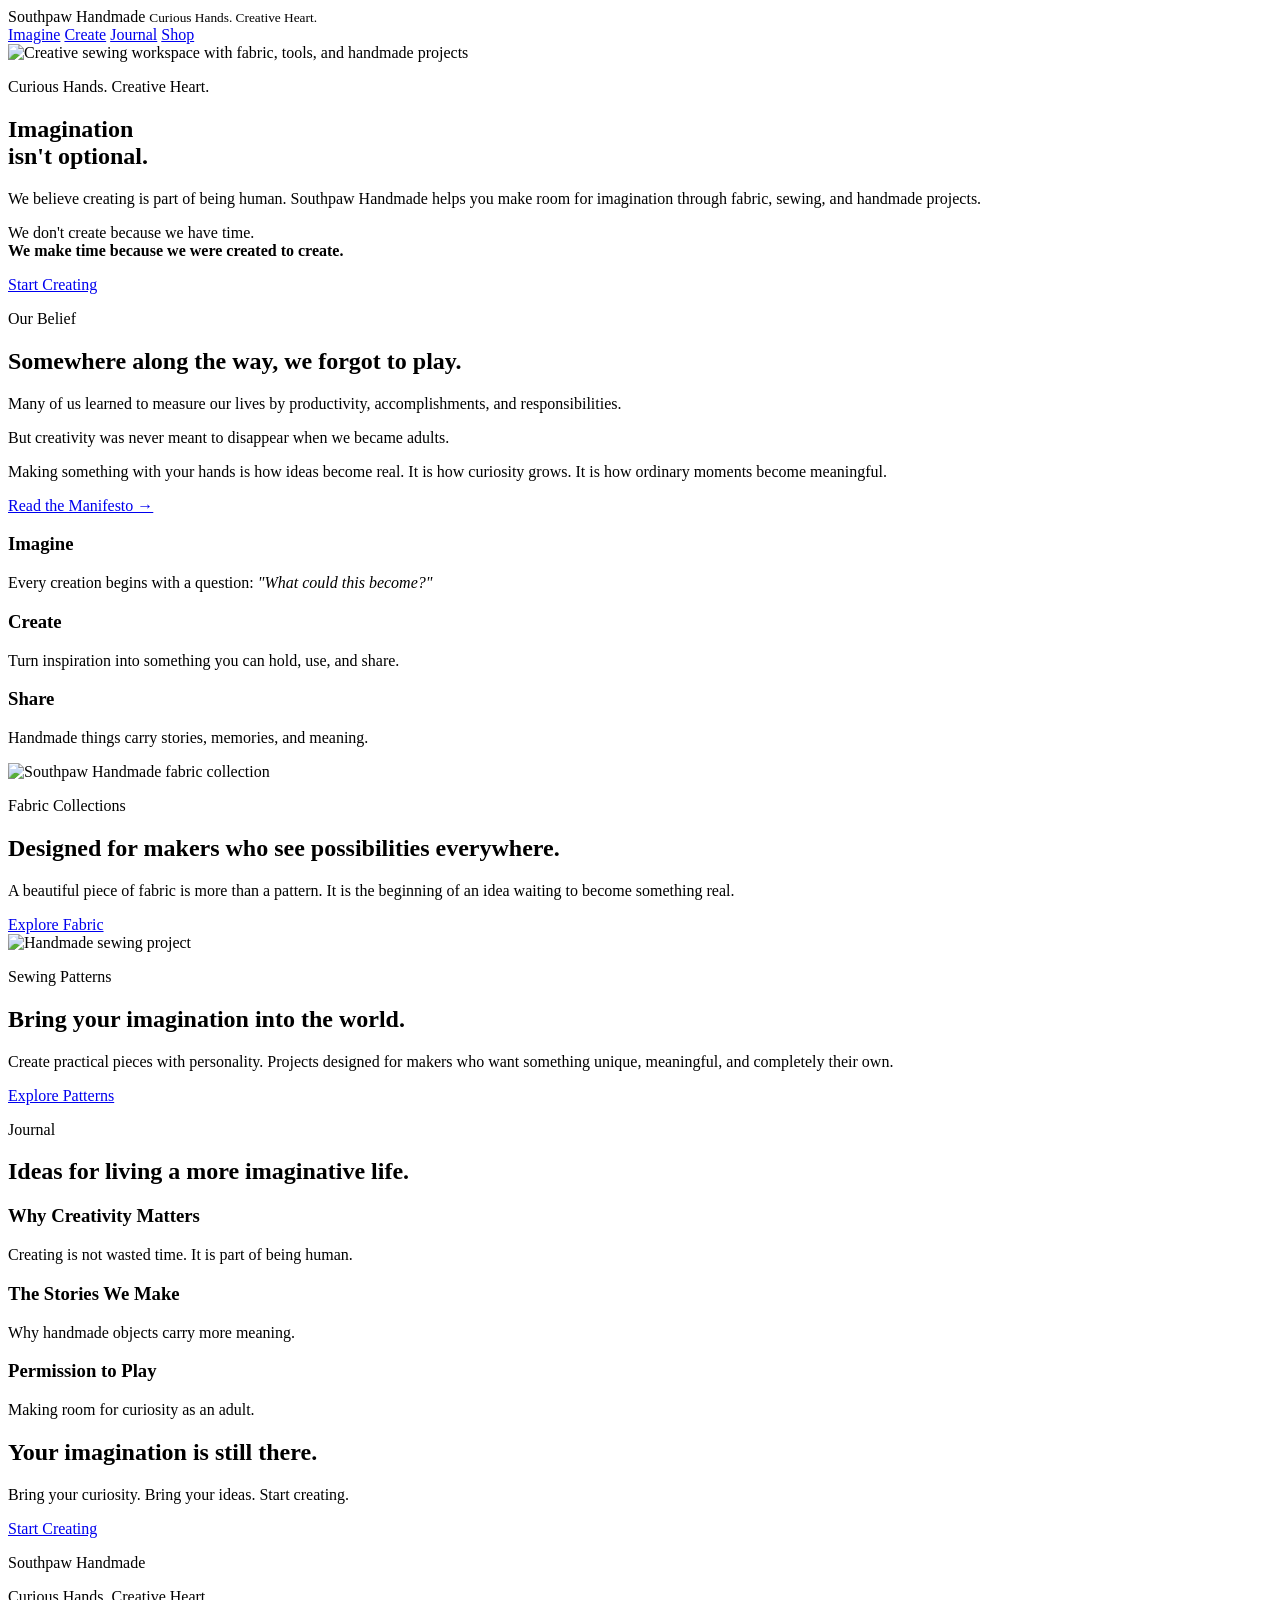
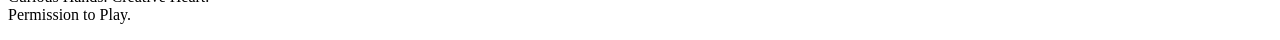
==== index.html @ f64a2c61 "Add initial HTML structure for Southpaw Handmade site" ====
<!DOCTYPE html>
<html lang="en">
<head>
    <meta charset="UTF-8">
    <meta name="viewport" content="width=device-width, initial-scale=1.0">

    <title>Southpaw Handmade | Curious Hands. Creative Heart.</title>

    <meta name="description" content="Southpaw Handmade believes imagination isn't optional. Discover fabric, sewing patterns, and creative inspiration designed to help you make time for creativity.">

    <link rel="stylesheet" href="style.css">

    <!-- Google Fonts -->
    <link rel="preconnect" href="https://fonts.googleapis.com">
    <link rel="preconnect" href="https://fonts.gstatic.com" crossorigin>
    <link href="https://fonts.googleapis.com/css2?family=Cormorant+Garamond:wght@400;500;600;700&family=Source+Sans+3:wght@300;400;500;600&display=swap" rel="stylesheet">

</head>

<body>

<header class="site-header">

    <div class="logo">
        <span>Southpaw Handmade</span>
        <small>Curious Hands. Creative Heart.</small>
    </div>

    <nav>
        <a href="#imagine">Imagine</a>
        <a href="#create">Create</a>
        <a href="#journal">Journal</a>
        <a href="#shop">Shop</a>
    </nav>

</header>


<main>


<!-- HERO -->

<section class="hero">

    <div class="hero-image">
        <img src="images/hero-workspace.jpg" 
        alt="Creative sewing workspace with fabric, tools, and handmade projects">
    </div>


    <div class="hero-content">

        <p class="eyebrow">
            Curious Hands. Creative Heart.
        </p>


        <h1>
            Imagination<br>
            isn't optional.
        </h1>


        <p class="hero-text">
            We believe creating is part of being human.
            Southpaw Handmade helps you make room for imagination through fabric,
            sewing, and handmade projects.
        </p>


        <p class="signature">
            We don't create because we have time.
            <br>
            <strong>We make time because we were created to create.</strong>
        </p>


        <a class="button" href="#create">
            Start Creating
        </a>

    </div>

</section>




<!-- MANIFESTO -->

<section class="manifesto" id="imagine">

    <div class="section-heading">

        <p class="eyebrow">
            Our Belief
        </p>

        <h2>
            Somewhere along the way,
            we forgot to play.
        </h2>

    </div>


    <div class="manifesto-text">

        <p>
            Many of us learned to measure our lives by productivity,
            accomplishments, and responsibilities.
        </p>

        <p>
            But creativity was never meant to disappear when we became adults.
        </p>

        <p>
            Making something with your hands is how ideas become real.
            It is how curiosity grows.
            It is how ordinary moments become meaningful.
        </p>


        <a class="text-link" href="#">
            Read the Manifesto →
        </a>

    </div>

</section>




<!-- THREE PILLARS -->

<section class="pillars" id="create">


<article class="pillar">

    <h3>Imagine</h3>

    <p>
        Every creation begins with a question:
        <em>"What could this become?"</em>
    </p>

</article>


<article class="pillar">

    <h3>Create</h3>

    <p>
        Turn inspiration into something you can hold,
        use, and share.
    </p>

</article>


<article class="pillar">

    <h3>Share</h3>

    <p>
        Handmade things carry stories,
        memories, and meaning.
    </p>

</article>


</section>




<!-- FABRIC -->

<section class="feature" id="shop">


<div class="feature-image">

<img src="images/fabric-collection.jpg"
alt="Southpaw Handmade fabric collection">

</div>


<div class="feature-content">

<p class="eyebrow">
Fabric Collections
</p>


<h2>
Designed for makers who see possibilities everywhere.
</h2>


<p>
A beautiful piece of fabric is more than a pattern.
It is the beginning of an idea waiting to become something real.
</p>


<a class="button" href="#">
Explore Fabric
</a>


</div>


</section>





<!-- PATTERNS -->


<section class="feature reverse">


<div class="feature-image">

<img src="images/sewing-pattern.jpg"
alt="Handmade sewing project">

</div>


<div class="feature-content">

<p class="eyebrow">
Sewing Patterns
</p>


<h2>
Bring your imagination into the world.
</h2>


<p>
Create practical pieces with personality.
Projects designed for makers who want something unique,
meaningful, and completely their own.
</p>


<a class="button" href="#">
Explore Patterns
</a>


</div>


</section>






<!-- JOURNAL -->


<section class="journal" id="journal">

<p class="eyebrow">
Journal
</p>


<h2>
Ideas for living a more imaginative life.
</h2>


<div class="journal-grid">


<article>
<h3>
Why Creativity Matters
</h3>
<p>
Creating is not wasted time.
It is part of being human.
</p>
</article>


<article>
<h3>
The Stories We Make
</h3>
<p>
Why handmade objects carry more meaning.
</p>
</article>


<article>
<h3>
Permission to Play
</h3>
<p>
Making room for curiosity as an adult.
</p>
</article>


</div>

</section>





<!-- FINAL CTA -->


<section class="cta">

<h2>
Your imagination is still there.
</h2>


<p>
Bring your curiosity.
Bring your ideas.
Start creating.
</p>


<a class="button" href="#">
Start Creating
</a>


</section>


</main>




<footer>

<p>
Southpaw Handmade
</p>

<p>
Curious Hands. Creative Heart.
<br>
Permission to Play.
</p>

</footer>



<script src="script.js"></script>

</body>
</html>
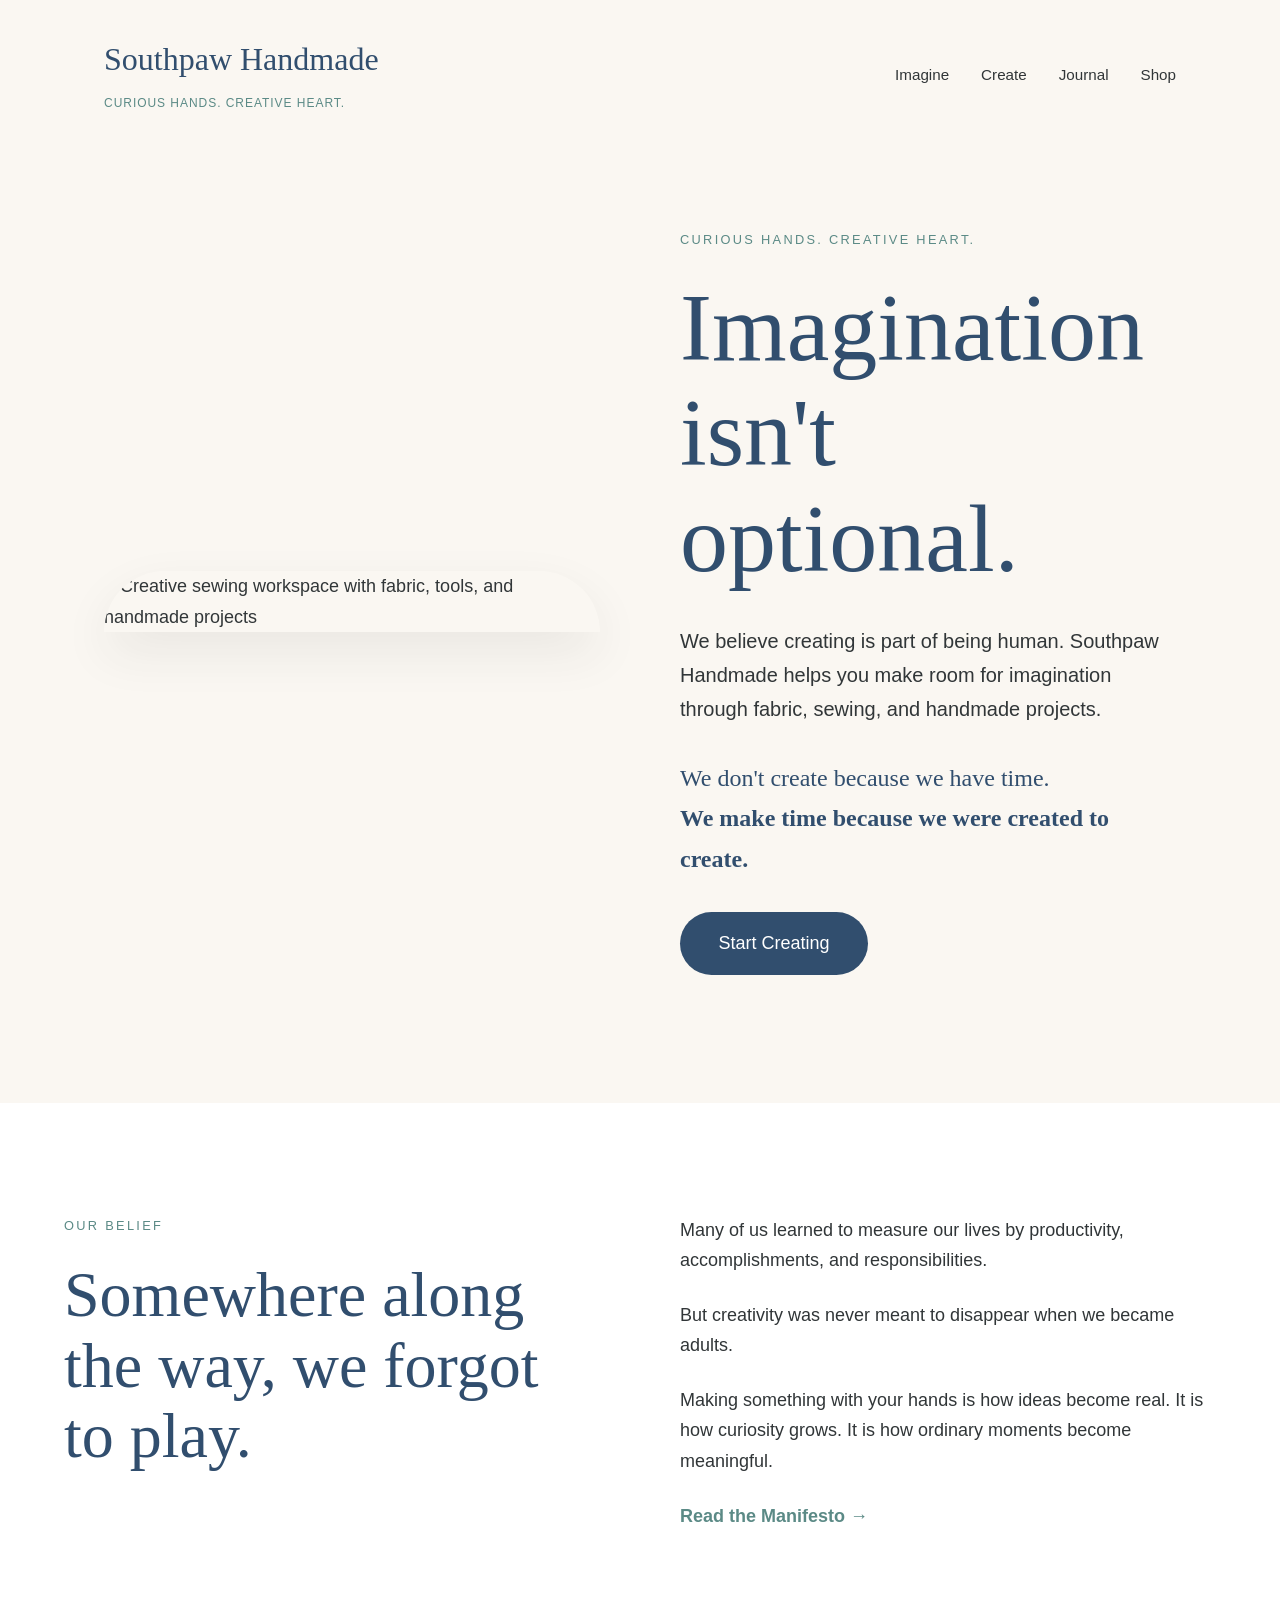
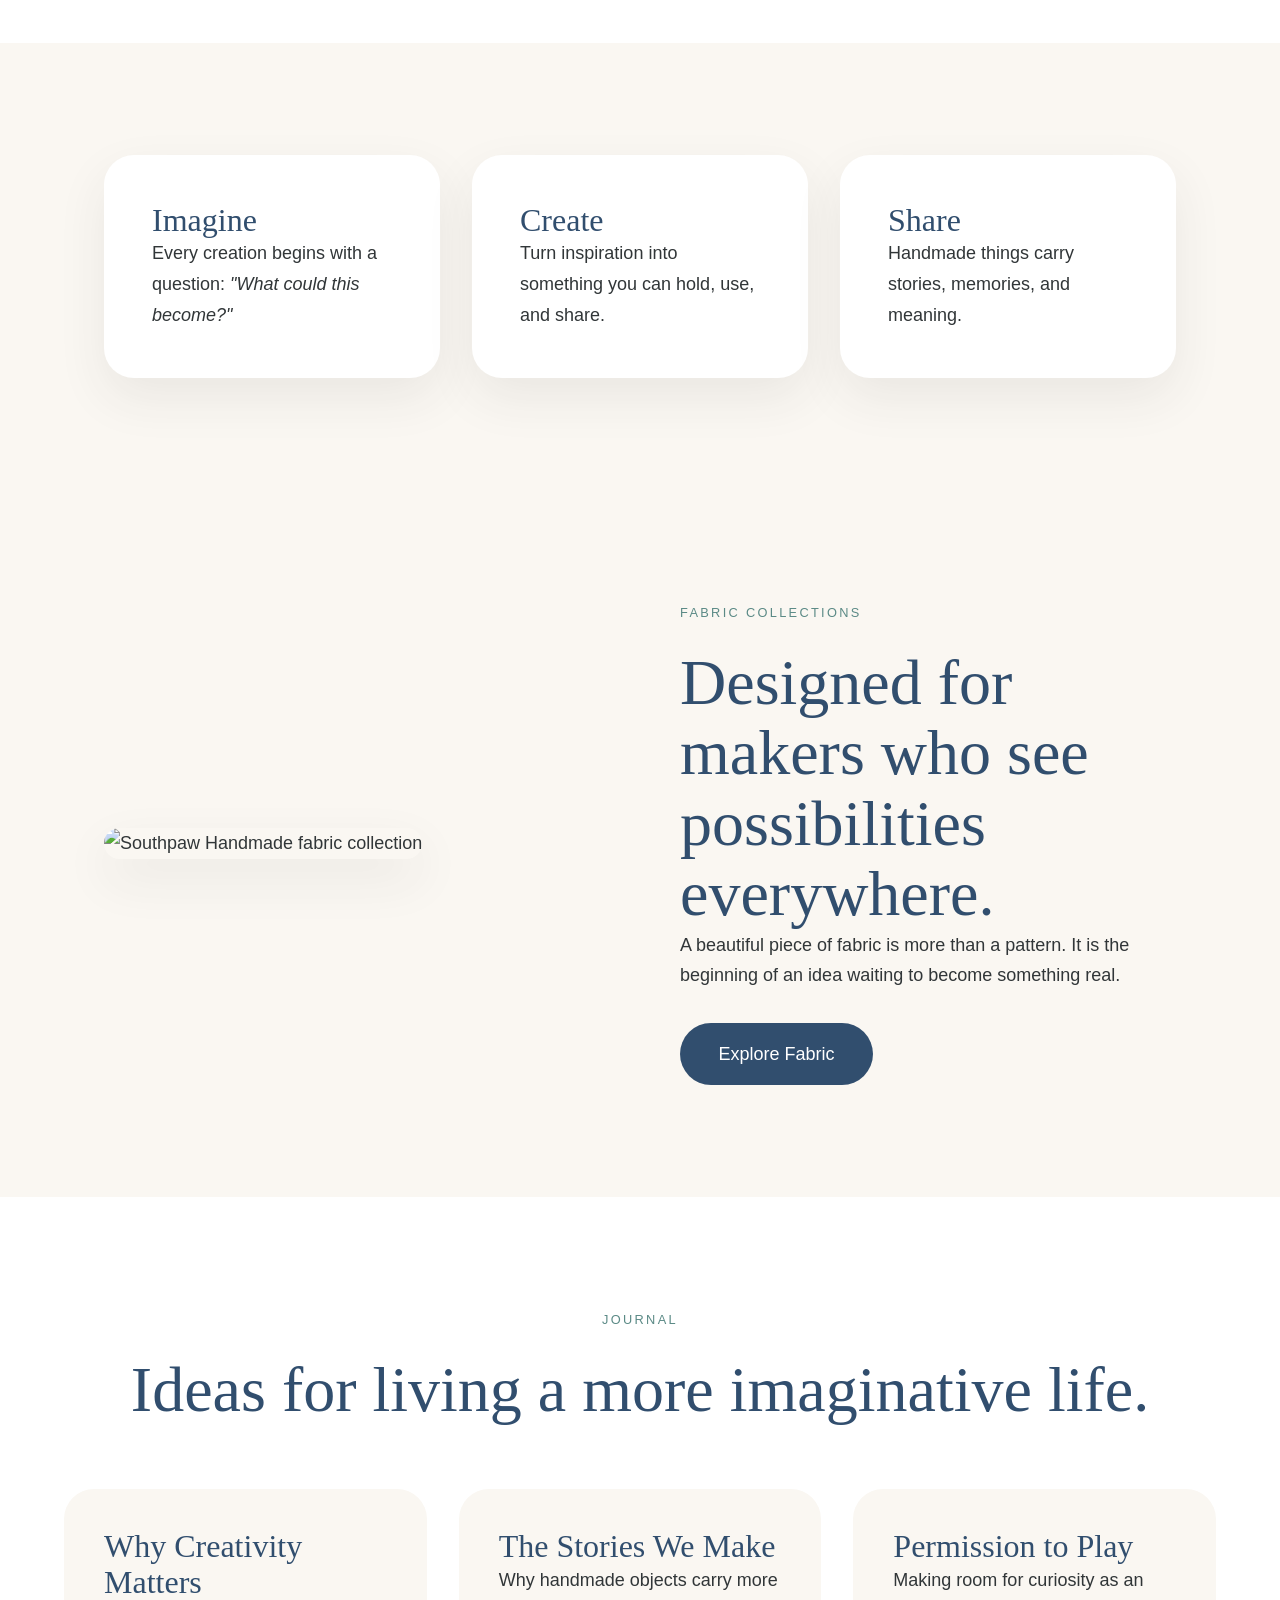
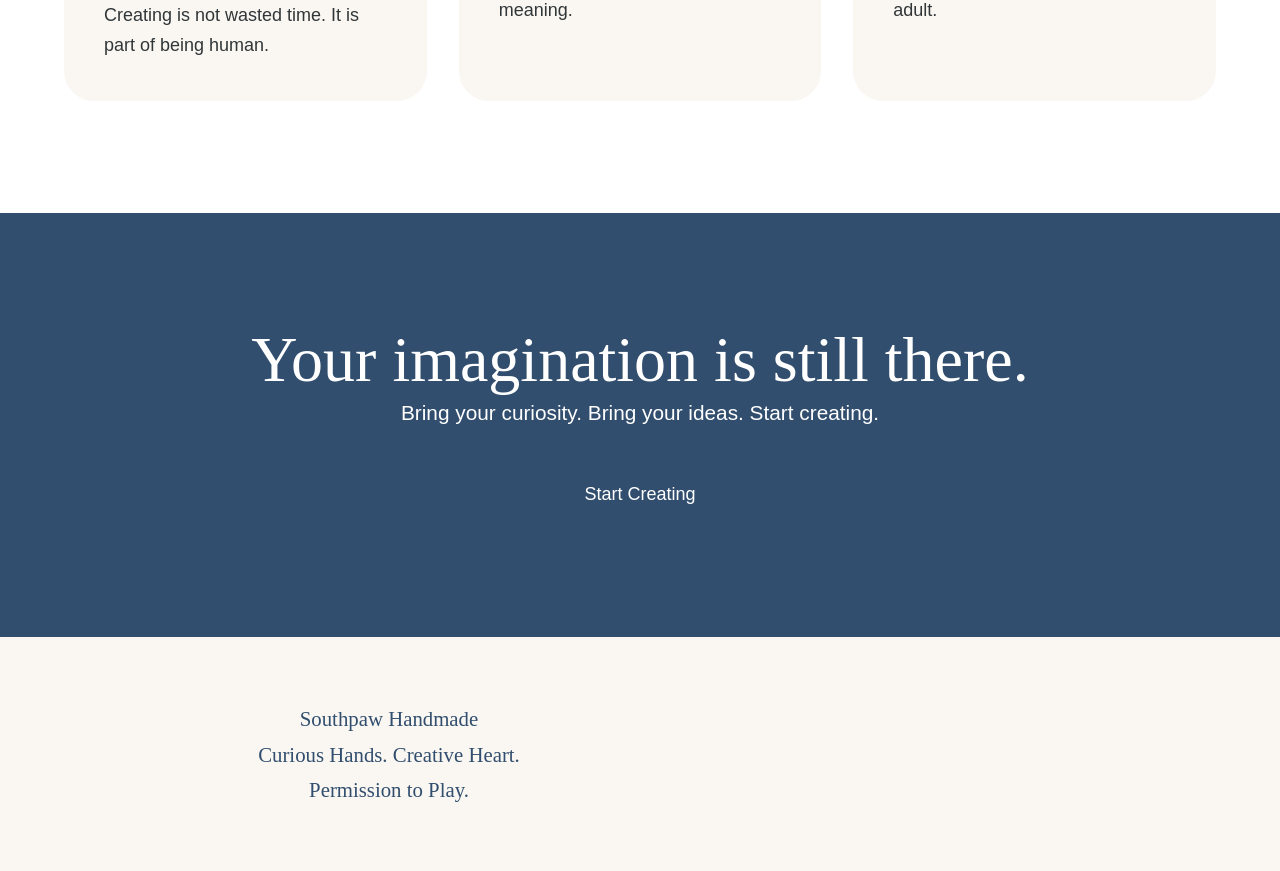
==== commit 2c9e0499: "Modify hero image and add patterns section Updated hero image and added a new section for sewing pat" ====
--- a/index.html
+++ b/index.html
@@ -3,11 +3,8 @@
 <head>
     <meta charset="UTF-8">
     <meta name="viewport" content="width=device-width, initial-scale=1.0">
-
     <title>Southpaw Handmade | Curious Hands. Creative Heart.</title>
-
     <meta name="description" content="Southpaw Handmade believes imagination isn't optional. Discover fabric, sewing patterns, and creative inspiration designed to help you make time for creativity.">
-
     <link rel="stylesheet" href="style.css">
 
     <!-- Google Fonts -->
@@ -16,281 +13,165 @@
     <link href="https://fonts.googleapis.com/css2?family=Cormorant+Garamond:wght@400;500;600;700&family=Source+Sans+3:wght@300;400;500;600&display=swap" rel="stylesheet">
 
 </head>
-
 <body>
-
 <header class="site-header">
-
     <div class="logo">
         <span>Southpaw Handmade</span>
         <small>Curious Hands. Creative Heart.</small>
     </div>
-
     <nav>
         <a href="#imagine">Imagine</a>
         <a href="#create">Create</a>
         <a href="#journal">Journal</a>
         <a href="#shop">Shop</a>
     </nav>
-
 </header>
-
-
 <main>
-
-
 <!-- HERO -->
-
 <section class="hero">
-
     <div class="hero-image">
-        <img src="images/hero-workspace.jpg" 
+        <img src="images/Hero_Image.jpg" 
         alt="Creative sewing workspace with fabric, tools, and handmade projects">
     </div>
-
-
     <div class="hero-content">
-
         <p class="eyebrow">
             Curious Hands. Creative Heart.
         </p>
-
-
         <h1>
             Imagination<br>
             isn't optional.
         </h1>
-
-
         <p class="hero-text">
             We believe creating is part of being human.
             Southpaw Handmade helps you make room for imagination through fabric,
             sewing, and handmade projects.
         </p>
-
-
         <p class="signature">
             We don't create because we have time.
             <br>
             <strong>We make time because we were created to create.</strong>
         </p>
-
-
         <a class="button" href="#create">
             Start Creating
         </a>
-
-    </div>
-
-</section>
-
-
-
-
+    </div>
+</section>
+    
 <!-- MANIFESTO -->
 
 <section class="manifesto" id="imagine">
-
     <div class="section-heading">
-
         <p class="eyebrow">
             Our Belief
         </p>
-
         <h2>
             Somewhere along the way,
             we forgot to play.
         </h2>
-
-    </div>
-
-
+    </div>
     <div class="manifesto-text">
-
         <p>
             Many of us learned to measure our lives by productivity,
             accomplishments, and responsibilities.
         </p>
-
         <p>
             But creativity was never meant to disappear when we became adults.
         </p>
-
         <p>
             Making something with your hands is how ideas become real.
             It is how curiosity grows.
             It is how ordinary moments become meaningful.
         </p>
-
-
         <a class="text-link" href="#">
             Read the Manifesto →
         </a>
-
-    </div>
-
-</section>
-
-
-
+    </div>
+</section>
 
 <!-- THREE PILLARS -->
 
 <section class="pillars" id="create">
-
-
 <article class="pillar">
-
     <h3>Imagine</h3>
-
     <p>
         Every creation begins with a question:
         <em>"What could this become?"</em>
     </p>
-
-</article>
-
-
+</article>
 <article class="pillar">
-
     <h3>Create</h3>
-
     <p>
         Turn inspiration into something you can hold,
         use, and share.
     </p>
-
-</article>
-
-
+</article>
 <article class="pillar">
-
     <h3>Share</h3>
-
     <p>
         Handmade things carry stories,
         memories, and meaning.
     </p>
-
-</article>
-
-
-</section>
-
-
-
+</article>
+</section>
 
 <!-- FABRIC -->
-
 <section class="feature" id="shop">
-
-
 <div class="feature-image">
-
 <img src="images/fabric-collection.jpg"
 alt="Southpaw Handmade fabric collection">
-
-</div>
-
-
+</div>
 <div class="feature-content">
-
 <p class="eyebrow">
 Fabric Collections
 </p>
-
-
 <h2>
 Designed for makers who see possibilities everywhere.
 </h2>
-
-
 <p>
 A beautiful piece of fabric is more than a pattern.
 It is the beginning of an idea waiting to become something real.
 </p>
-
-
 <a class="button" href="#">
 Explore Fabric
 </a>
-
-
-</div>
-
-
-</section>
-
-
-
-
-
-<!-- PATTERNS -->
-
-
+</div>
+</section>
+    
+<!-- PATTERNS 
 <section class="feature reverse">
-
-
 <div class="feature-image">
-
 <img src="images/sewing-pattern.jpg"
 alt="Handmade sewing project">
-
-</div>
-
-
+</div>
 <div class="feature-content">
-
 <p class="eyebrow">
 Sewing Patterns
 </p>
-
-
 <h2>
 Bring your imagination into the world.
 </h2>
-
-
 <p>
 Create practical pieces with personality.
 Projects designed for makers who want something unique,
 meaningful, and completely their own.
 </p>
-
-
 <a class="button" href="#">
 Explore Patterns
 </a>
-
-
-</div>
-
-
-</section>
-
-
-
-
+</div>
+</section>-->
 
 
 <!-- JOURNAL -->
 
-
 <section class="journal" id="journal">
-
 <p class="eyebrow">
 Journal
 </p>
-
-
 <h2>
 Ideas for living a more imaginative life.
 </h2>
-
-
 <div class="journal-grid">
-
-
 <article>
 <h3>
 Why Creativity Matters
@@ -300,8 +181,6 @@
 It is part of being human.
 </p>
 </article>
-
-
 <article>
 <h3>
 The Stories We Make
@@ -310,8 +189,6 @@
 Why handmade objects carry more meaning.
 </p>
 </article>
-
-
 <article>
 <h3>
 Permission to Play
@@ -320,48 +197,27 @@
 Making room for curiosity as an adult.
 </p>
 </article>
-
-
-</div>
-
-</section>
-
-
-
-
+</div>
+</section>
 
 <!-- FINAL CTA -->
-
-
 <section class="cta">
 
 <h2>
 Your imagination is still there.
 </h2>
-
-
 <p>
 Bring your curiosity.
 Bring your ideas.
 Start creating.
 </p>
-
-
 <a class="button" href="#">
 Start Creating
 </a>
-
-
-</section>
-
-
+</section>
 </main>
-
-
-
-
+    
 <footer>
-
 <p>
 Southpaw Handmade
 </p>
@@ -371,10 +227,7 @@
 <br>
 Permission to Play.
 </p>
-
 </footer>
-
-
 
 <script src="script.js"></script>
 
--- a/style.css
+++ b/style.css
@@ -0,0 +1,680 @@
+/* =========================================
+   SOUTHPAW HANDMADE
+   Design System v1.0
+========================================= */
+
+
+/* ---------- ROOT VARIABLES ---------- */
+
+:root {
+
+    --paper: #FAF7F2;
+    --white: #FFFFFF;
+
+    --ink: #313638;
+    --navy: #314E6E;
+    --teal: #5B8A86;
+    --lavender: #B9ABC9;
+    --gold: #D4AF6A;
+
+    --serif: "Cormorant Garamond", serif;
+    --sans: "Source Sans 3", sans-serif;
+
+    --max-width: 1200px;
+
+    --shadow:
+        0 20px 50px rgba(49, 54, 56, 0.08);
+
+}
+
+
+/* ---------- RESET ---------- */
+
+
+* {
+    margin: 0;
+    padding: 0;
+    box-sizing: border-box;
+}
+
+
+html {
+    scroll-behavior: smooth;
+}
+
+
+body {
+
+    background: var(--paper);
+
+    color: var(--ink);
+
+    font-family: var(--sans);
+
+    font-size: 18px;
+
+    line-height: 1.7;
+
+}
+
+
+
+/* ---------- TYPOGRAPHY ---------- */
+
+
+h1,
+h2,
+h3 {
+
+    font-family: var(--serif);
+
+    font-weight: 500;
+
+    line-height: 1.1;
+
+}
+
+
+h1 {
+
+    font-size: clamp(3.5rem, 8vw, 6rem);
+
+    color: var(--navy);
+
+}
+
+
+h2 {
+
+    font-size: clamp(2.5rem, 5vw, 4rem);
+
+    color: var(--navy);
+
+}
+
+
+h3 {
+
+    font-size: 2rem;
+
+    color: var(--navy);
+
+}
+
+
+p {
+
+    max-width: 650px;
+
+}
+
+
+a {
+
+    color: inherit;
+
+    text-decoration: none;
+
+}
+
+
+
+
+
+/* ---------- HEADER ---------- */
+
+
+.site-header {
+
+    width: 100%;
+
+    max-width: var(--max-width);
+
+    margin: auto;
+
+    padding: 2rem 5%;
+
+    display: flex;
+
+    justify-content: space-between;
+
+    align-items: center;
+
+}
+
+
+
+.logo span {
+
+    display: block;
+
+    font-family: var(--serif);
+
+    font-size: 2rem;
+
+    color: var(--navy);
+
+}
+
+
+.logo small {
+
+    color: var(--teal);
+
+    letter-spacing: .08em;
+
+    text-transform: uppercase;
+
+    font-size: .75rem;
+
+}
+
+
+
+nav {
+
+    display: flex;
+
+    gap: 2rem;
+
+}
+
+
+nav a {
+
+    font-size: .95rem;
+
+    transition: color .3s ease;
+
+}
+
+
+nav a:hover {
+
+    color: var(--teal);
+
+}
+
+
+
+
+
+/* ---------- BUTTONS ---------- */
+
+
+.button {
+
+    display: inline-block;
+
+    background: var(--navy);
+
+    color: white;
+
+    padding: 1rem 2.4rem;
+
+    border-radius: 999px;
+
+    margin-top: 2rem;
+
+    transition:
+        transform .3s ease,
+        background .3s ease;
+
+}
+
+
+.button:hover {
+
+    background: var(--teal);
+
+    transform: translateY(-3px);
+
+}
+
+
+
+
+
+/* ---------- SMALL LABEL ---------- */
+
+
+.eyebrow {
+
+    color: var(--teal);
+
+    text-transform: uppercase;
+
+    letter-spacing: .18em;
+
+    font-size: .8rem;
+
+    margin-bottom: 1.5rem;
+
+}
+
+
+
+
+
+/* ---------- HERO ---------- */
+
+
+.hero {
+
+    max-width: var(--max-width);
+
+    margin: auto;
+
+    padding: 5rem 5% 8rem;
+
+    display: grid;
+
+    grid-template-columns: 1fr 1fr;
+
+    gap: 5rem;
+
+    align-items: center;
+
+}
+
+
+
+.hero-image img {
+
+    width: 100%;
+
+    height: 700px;
+
+    object-fit: cover;
+
+    border-radius: 200px 200px 0 0;
+
+    box-shadow: var(--shadow);
+
+}
+
+
+
+.hero-text {
+
+    font-size: 1.25rem;
+
+    margin: 2rem 0;
+
+}
+
+
+.signature {
+
+    font-family: var(--serif);
+
+    font-size: 1.5rem;
+
+    color: var(--navy);
+
+}
+
+
+
+
+
+/* ---------- SECTIONS ---------- */
+
+
+section {
+
+    padding: 7rem 5%;
+
+}
+
+
+
+.section-heading {
+
+    max-width: 800px;
+
+    margin-bottom: 3rem;
+
+}
+
+
+
+
+
+/* ---------- MANIFESTO ---------- */
+
+
+.manifesto {
+
+    background: var(--white);
+
+    display: grid;
+
+    grid-template-columns: 1fr 1fr;
+
+    gap: 5rem;
+
+}
+
+
+
+.manifesto-text p {
+
+    margin-bottom: 1.5rem;
+
+}
+
+
+
+.text-link {
+
+    color: var(--teal);
+
+    font-weight: 600;
+
+}
+
+
+
+
+
+/* ---------- PILLARS ---------- */
+
+
+.pillars {
+
+    max-width: var(--max-width);
+
+    margin:auto;
+
+    display:grid;
+
+    grid-template-columns: repeat(3,1fr);
+
+    gap:2rem;
+
+}
+
+
+
+.pillar {
+
+    background:white;
+
+    padding:3rem;
+
+    border-radius:30px;
+
+    box-shadow:var(--shadow);
+
+    transition:transform .3s ease;
+
+}
+
+
+
+.pillar:hover {
+
+    transform:translateY(-8px);
+
+}
+
+
+
+
+
+/* ---------- FEATURE SECTIONS ---------- */
+
+
+.feature {
+
+    max-width:var(--max-width);
+
+    margin:auto;
+
+    display:grid;
+
+    grid-template-columns:1fr 1fr;
+
+    gap:5rem;
+
+    align-items:center;
+
+}
+
+
+
+.feature.reverse .feature-image {
+
+    order:2;
+
+}
+
+
+
+.feature-image img {
+
+    width:100%;
+
+    height:550px;
+
+    object-fit:cover;
+
+    border-radius:30px;
+
+    box-shadow:var(--shadow);
+
+}
+
+
+
+
+
+/* ---------- JOURNAL ---------- */
+
+
+.journal {
+
+    background:white;
+
+    text-align:center;
+
+}
+
+
+
+.journal > p,
+.journal > h2 {
+
+    margin-left:auto;
+
+    margin-right:auto;
+
+}
+
+
+
+.journal-grid {
+
+    max-width:var(--max-width);
+
+    margin:4rem auto 0;
+
+    display:grid;
+
+    grid-template-columns:repeat(3,1fr);
+
+    gap:2rem;
+
+}
+
+
+
+.journal article {
+
+    text-align:left;
+
+    padding:2.5rem;
+
+    background:var(--paper);
+
+    border-radius:30px;
+
+}
+
+
+
+
+
+/* ---------- CTA ---------- */
+
+
+.cta {
+
+    text-align:center;
+
+    background:var(--navy);
+
+    color:white;
+
+}
+
+
+
+.cta h2 {
+
+    color:white;
+
+}
+
+
+
+.cta p {
+
+    margin:auto;
+
+    font-size:1.3rem;
+
+}
+
+
+
+
+
+/* ---------- FOOTER ---------- */
+
+
+footer {
+
+    text-align:center;
+
+    padding:4rem 5%;
+
+    font-family:var(--serif);
+
+    color:var(--navy);
+
+    font-size:1.3rem;
+
+}
+
+
+
+
+
+/* =========================================
+   MOBILE
+========================================= */
+
+
+@media(max-width:900px){
+
+
+    .site-header {
+
+        flex-direction:column;
+
+        gap:1.5rem;
+
+    }
+
+
+    nav {
+
+        gap:1rem;
+
+    }
+
+
+    .hero,
+    .manifesto,
+    .feature {
+
+        grid-template-columns:1fr;
+
+    }
+
+
+    .hero {
+
+        padding-top:2rem;
+
+    }
+
+
+    .hero-image img {
+
+        height:450px;
+
+    }
+
+
+    .feature.reverse .feature-image {
+
+        order:0;
+
+    }
+
+
+    .pillars,
+    .journal-grid {
+
+        grid-template-columns:1fr;
+
+    }
+
+
+    section {
+
+        padding:4rem 5%;
+
+    }
+
+
+}
+/* =========================================
+   SCROLL ANIMATIONS
+========================================= */
+
+
+.fade-section {
+
+    opacity: 0;
+
+    transform: translateY(35px);
+
+    transition:
+        opacity 1s ease,
+        transform 1s ease;
+
+}
+
+
+
+.fade-section.visible {
+
+    opacity: 1;
+
+    transform: translateY(0);
+
+}
